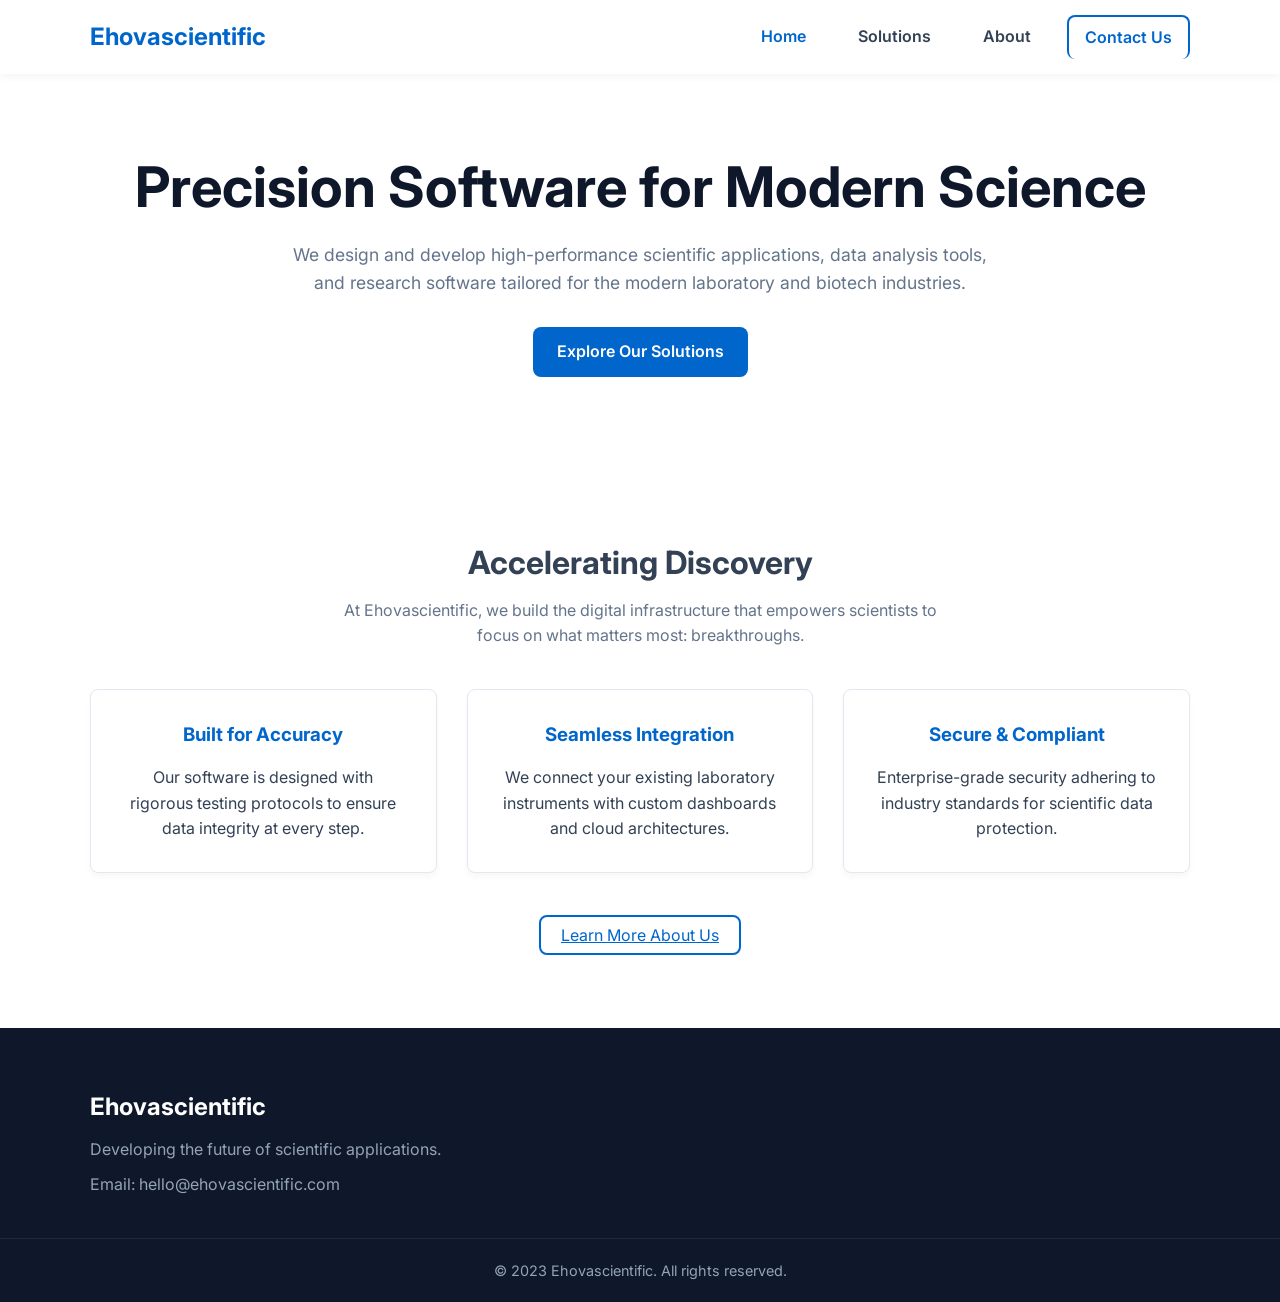
==== index.html @ 8182715b "init" ====
<!DOCTYPE html>
<html lang="en">
<head>
    <meta charset="UTF-8">
    <meta name="viewport" content="width=device-width, initial-scale=1.0">
    <title>Ehovascientific | Scientific Software Solutions</title>
    <link rel="preconnect" href="https://fonts.googleapis.com">
    <link rel="preconnect" href="https://fonts.gstatic.com" crossorigin>
    <link href="https://fonts.googleapis.com/css2?family=Inter:wght@300;400;600;700&display=swap" rel="stylesheet">
    <link rel="stylesheet" href="style.css">
</head>
<body>

    <!-- HEADER & NAVIGATION -->
    <header class="site-header">
        <div class="container nav-container">
            <a href="index.html" class="logo" style="text-decoration: none;">Ehovascientific</a>
            
            <button class="mobile-menu-toggle" id="menu-btn">☰</button>
            
            <!-- Notice the links now point to actual .html files -->
            <nav class="main-nav" id="main-nav">
                <a href="index.html" style="color: var(--primary-color);">Home</a>
                <a href="solutions.html">Solutions</a>
                <a href="about.html">About</a>
                <a href="contact.html" class="btn-outline">Contact Us</a>
            </nav>
        </div>
    </header>

    <!-- HERO SECTION -->
    <section class="hero">
        <div class="container">
            <h1>Precision Software for Modern Science</h1>
            <p>We design and develop high-performance scientific applications, data analysis tools, and research software tailored for the modern laboratory and biotech industries.</p>
            <a href="solutions.html" class="btn-primary">Explore Our Solutions</a>
        </div>
    </section>

    <!-- BRIEF INTRO SECTION -->
    <section class="solutions" style="background-color: var(--white);">
        <div class="container">
            <h2>Accelerating Discovery</h2>
            <p class="section-subtitle" style="max-width: 600px; margin: 0 auto 40px;">At Ehovascientific, we build the digital infrastructure that empowers scientists to focus on what matters most: breakthroughs.</p>
            
            <div class="grid-3">
                <div class="card">
                    <h3>Built for Accuracy</h3>
                    <p>Our software is designed with rigorous testing protocols to ensure data integrity at every step.</p>
                </div>
                <div class="card">
                    <h3>Seamless Integration</h3>
                    <p>We connect your existing laboratory instruments with custom dashboards and cloud architectures.</p>
                </div>
                <div class="card">
                    <h3>Secure & Compliant</h3>
                    <p>Enterprise-grade security adhering to industry standards for scientific data protection.</p>
                </div>
            </div>
            
            <div style="margin-top: 50px;">
                <a href="about.html" class="btn-outline">Learn More About Us</a>
            </div>
        </div>
    </section>

    <!-- FOOTER -->
    <footer class="site-footer">
        <div class="container footer-content">
            <div class="footer-info">
                <h2>Ehovascientific</h2>
                <p>Developing the future of scientific applications.</p>
                <p>Email: hello@ehovascientific.com</p>
            </div>
        </div>
        <div class="footer-bottom">
            <p>&copy; 2023 Ehovascientific. All rights reserved.</p>
        </div>
    </footer>

    <script src="script.js"></script>
</body>
</html>
---- style.css ----
/* =========================================
   1. CSS VARIABLES (Our Color Palette)
   ========================================= */
:root {
    --primary-color: #0066cc; /* Professional Scientific Blue */
    --primary-hover: #004c99;
    --text-dark: #334155; /* Slate Gray for text (softer than black) */
    --text-light: #64748b;
    --bg-light: #f8fafc; /* Very subtle cool gray/blue background */
    --white: #ffffff;
    --border-radius: 8px;
    --transition: all 0.3s ease;
}

/* =========================================
   2. BASE RESET & TYPOGRAPHY
   ========================================= */
* {
    margin: 0;
    padding: 0;
    box-sizing: border-box;
}

html {
    scroll-behavior: smooth;
}

body {
    font-family: 'Inter', sans-serif;
    color: var(--text-dark);
    background-color: var(--bg-light);
    line-height: 1.6;
}

/* Container to keep content centered and not too wide */
.container {
    width: 90%;
    max-width: 1100px;
    margin: 0 auto;
}

/* =========================================
   3. HEADER & NAVIGATION (Mobile Default)
   ========================================= */
.site-header {
    background-color: var(--white);
    box-shadow: 0 2px 10px rgba(0,0,0,0.05);
    position: sticky;
    top: 0;
    z-index: 100;
    padding: 15px 0;
}

.nav-container {
    display: flex;
    justify-content: space-between;
    align-items: center;
}

.logo {
    font-size: 1.5rem;
    font-weight: 700;
    color: var(--primary-color);
}

/* Mobile Menu Button */
.mobile-menu-toggle {
    background: none;
    border: none;
    font-size: 1.8rem;
    color: var(--text-dark);
    cursor: pointer;
}

/* Hide navigation links on mobile by default */
.main-nav {
    display: none; 
    flex-direction: column;
    position: absolute;
    top: 100%;
    left: 0;
    width: 100%;
    background-color: var(--white);
    padding: 20px;
    box-shadow: 0 4px 6px rgba(0,0,0,0.05);
}

/* We will add this class using JavaScript in Step 4 */
.main-nav.active {
    display: flex;
}

.main-nav a {
    text-decoration: none;
    color: var(--text-dark);
    font-weight: 600;
    padding: 10px 0;
    border-bottom: 1px solid #e2e8f0;
}

/* =========================================
   4. BUTTONS
   ========================================= */
.btn-primary {
    display: inline-block;
    background-color: var(--primary-color);
    color: var(--white);
    padding: 12px 24px;
    text-decoration: none;
    border-radius: var(--border-radius);
    font-weight: 600;
    transition: var(--transition);
}

.btn-primary:hover {
    background-color: var(--primary-hover);
}

.btn-outline {
    border: 2px solid var(--primary-color);
    color: var(--primary-color) !important; /* Force color on mobile nav */
    border-radius: var(--border-radius);
    text-align: center;
}

/* =========================================
   5. HERO SECTION
   ========================================= */
.hero {
    padding: 80px 0;
    text-align: center;
    background-color: var(--white);
}

.hero h1 {
    font-size: 2.5rem;
    line-height: 1.2;
    margin-bottom: 20px;
    color: #0f172a; /* Darker slate for headings */
}

.hero p {
    font-size: 1.1rem;
    color: var(--text-light);
    margin-bottom: 30px;
}

/* =========================================
   6. SOLUTIONS / CAPABILITIES SECTION
   ========================================= */
.solutions {
    padding: 80px 0;
    text-align: center;
}

.solutions h2 {
    font-size: 2rem;
    margin-bottom: 10px;
}

.section-subtitle {
    color: var(--text-light);
    margin-bottom: 40px;
}

/* CSS Grid for Mobile (1 column) */
.grid-3 {
    display: grid;
    grid-template-columns: 1fr;
    gap: 30px;
}

.card {
    background: var(--white);
    padding: 30px;
    border-radius: var(--border-radius);
    box-shadow: 0 4px 6px rgba(0,0,0,0.03);
    transition: var(--transition);
    border: 1px solid #e2e8f0;
}

.card:hover {
    transform: translateY(-5px);
    box-shadow: 0 10px 15px rgba(0,0,0,0.05);
}

.card h3 {
    color: var(--primary-color);
    margin-bottom: 15px;
}

/* =========================================
   7. FOOTER
   ========================================= */
.site-footer {
    background-color: #0f172a; /* Very dark blue/gray */
    color: var(--white);
    padding: 60px 0 20px;
}

.footer-info p {
    color: #94a3b8;
    margin-top: 10px;
}

.footer-bottom {
    text-align: center;
    margin-top: 40px;
    padding-top: 20px;
    border-top: 1px solid #1e293b;
    color: #94a3b8;
    font-size: 0.9rem;
}

/* =========================================
   8. MEDIA QUERIES (Desktop & Tablet)
   ========================================= */
@media (min-width: 768px) {
    /* Change Hero text size for desktop */
    .hero h1 {
        font-size: 3.5rem;
    }
    
    .hero p {
        max-width: 700px;
        margin: 0 auto 30px;
    }

    /* Change Grid to 3 columns side-by-side */
    .grid-3 {
        grid-template-columns: repeat(3, 1fr);
    }

    /* Fix Navigation for Desktop */
    .mobile-menu-toggle {
        display: none; /* Hide hamburger menu */
    }

    .main-nav {
        display: flex; /* Show links side-by-side */
        flex-direction: row;
        position: static;
        width: auto;
        background: none;
        padding: 0;
        box-shadow: none;
        align-items: center;
        gap: 20px;
    }

    .main-nav a {
        border-bottom: none;
        padding: 8px 16px;
    }

    .btn-outline {
        padding: 8px 20px;
    }
}
/* =========================================
   9. INNER PAGES & FORMS
   ========================================= */
.page-header {
    background-color: #f1f5f9;
    padding: 60px 0;
    text-align: center;
    border-bottom: 1px solid #e2e8f0;
}

.page-header h1 {
    font-size: 2.5rem;
    color: #0f172a;
    margin-bottom: 10px;
}

.page-header p {
    color: var(--text-light);
    font-size: 1.1rem;
}

.contact-form {
    background: var(--white);
    padding: 40px;
    border-radius: var(--border-radius);
    box-shadow: 0 4px 15px rgba(0,0,0,0.05);
    border: 1px solid #e2e8f0;
}

.form-group {
    margin-bottom: 20px;
}

.form-group label {
    display: block;
    margin-bottom: 8px;
    font-weight: 600;
    color: var(--text-dark);
}

.form-group input, 
.form-group textarea {
    width: 100%;
    padding: 12px;
    border: 1px solid #cbd5e1;
    border-radius: 4px;
    font-family: 'Inter', sans-serif;
    font-size: 1rem;
    transition: var(--transition);
}

.form-group input:focus, 
.form-group textarea:focus {
    outline: none;
    border-color: var(--primary-color);
    box-shadow: 0 0 0 3px rgba(0, 102, 204, 0.1);
}
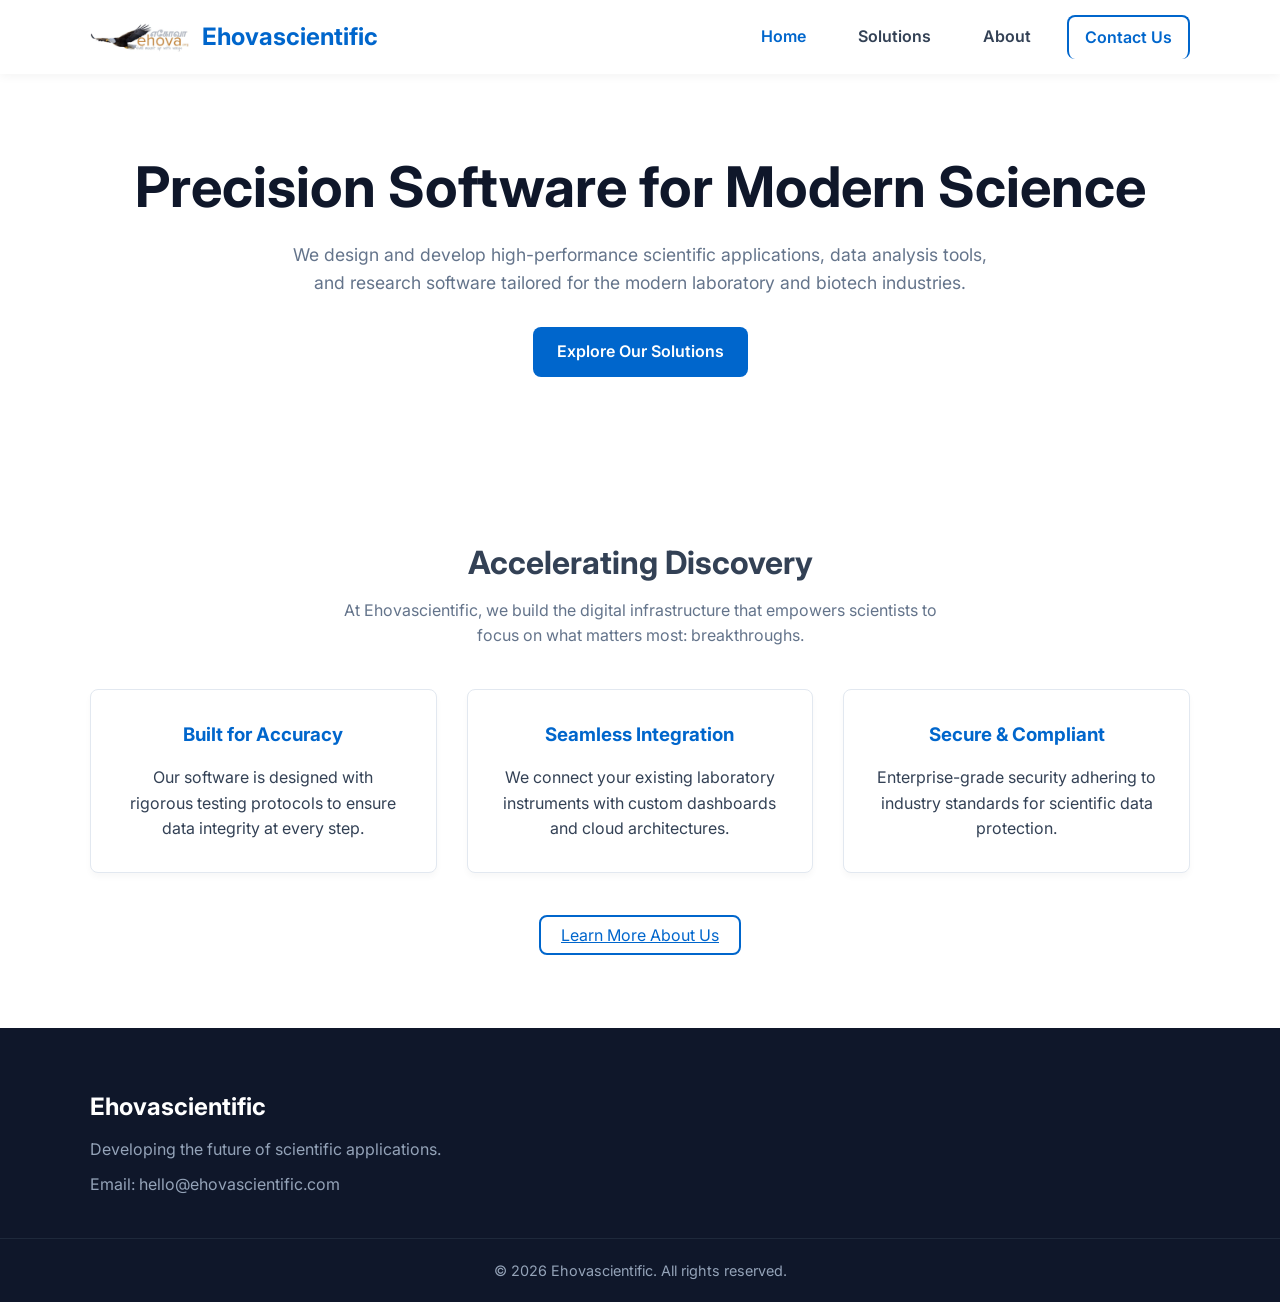
==== commit 9af9f45d: "updated" ====
--- a/index.html
+++ b/index.html
@@ -14,7 +14,11 @@
     <!-- HEADER & NAVIGATION -->
     <header class="site-header">
         <div class="container nav-container">
-            <a href="index.html" class="logo" style="text-decoration: none;">Ehovascientific</a>
+            <!-- LOGO AND TEXT TOGETHER -->
+            <a href="index.html" class="logo brand-wrap">
+                <img src="assets/logo.png" alt="Ehovascientific Logo" class="site-logo">
+                <span class="brand-text">Ehovascientific</span>
+            </a>
             
             <button class="mobile-menu-toggle" id="menu-btn">☰</button>
             
@@ -74,8 +78,8 @@
             </div>
         </div>
         <div class="footer-bottom">
-            <p>&copy; 2023 Ehovascientific. All rights reserved.</p>
-        </div>
+    <p>&copy; 2026 Ehovascientific. All rights reserved.</p>
+</div>
     </footer>
 
     <script src="script.js"></script>
--- a/style.css
+++ b/style.css
@@ -313,4 +313,25 @@
     outline: none;
     border-color: var(--primary-color);
     box-shadow: 0 0 0 3px rgba(0, 102, 204, 0.1);
+}
+/* =========================================
+   10. CUSTOM LOGO & BRAND SIZING
+   ========================================= */
+.brand-wrap {
+    display: flex;
+    align-items: center;
+    gap: 12px; /* Space between the logo image and the text */
+    text-decoration: none;
+}
+
+.site-logo {
+    max-height: 40px; /* Keeps the logo image nicely sized */
+    width: auto;
+    display: block;
+}
+
+.brand-text {
+    font-size: 1.5rem;
+    font-weight: 700;
+    color: var(--primary-color);
 }
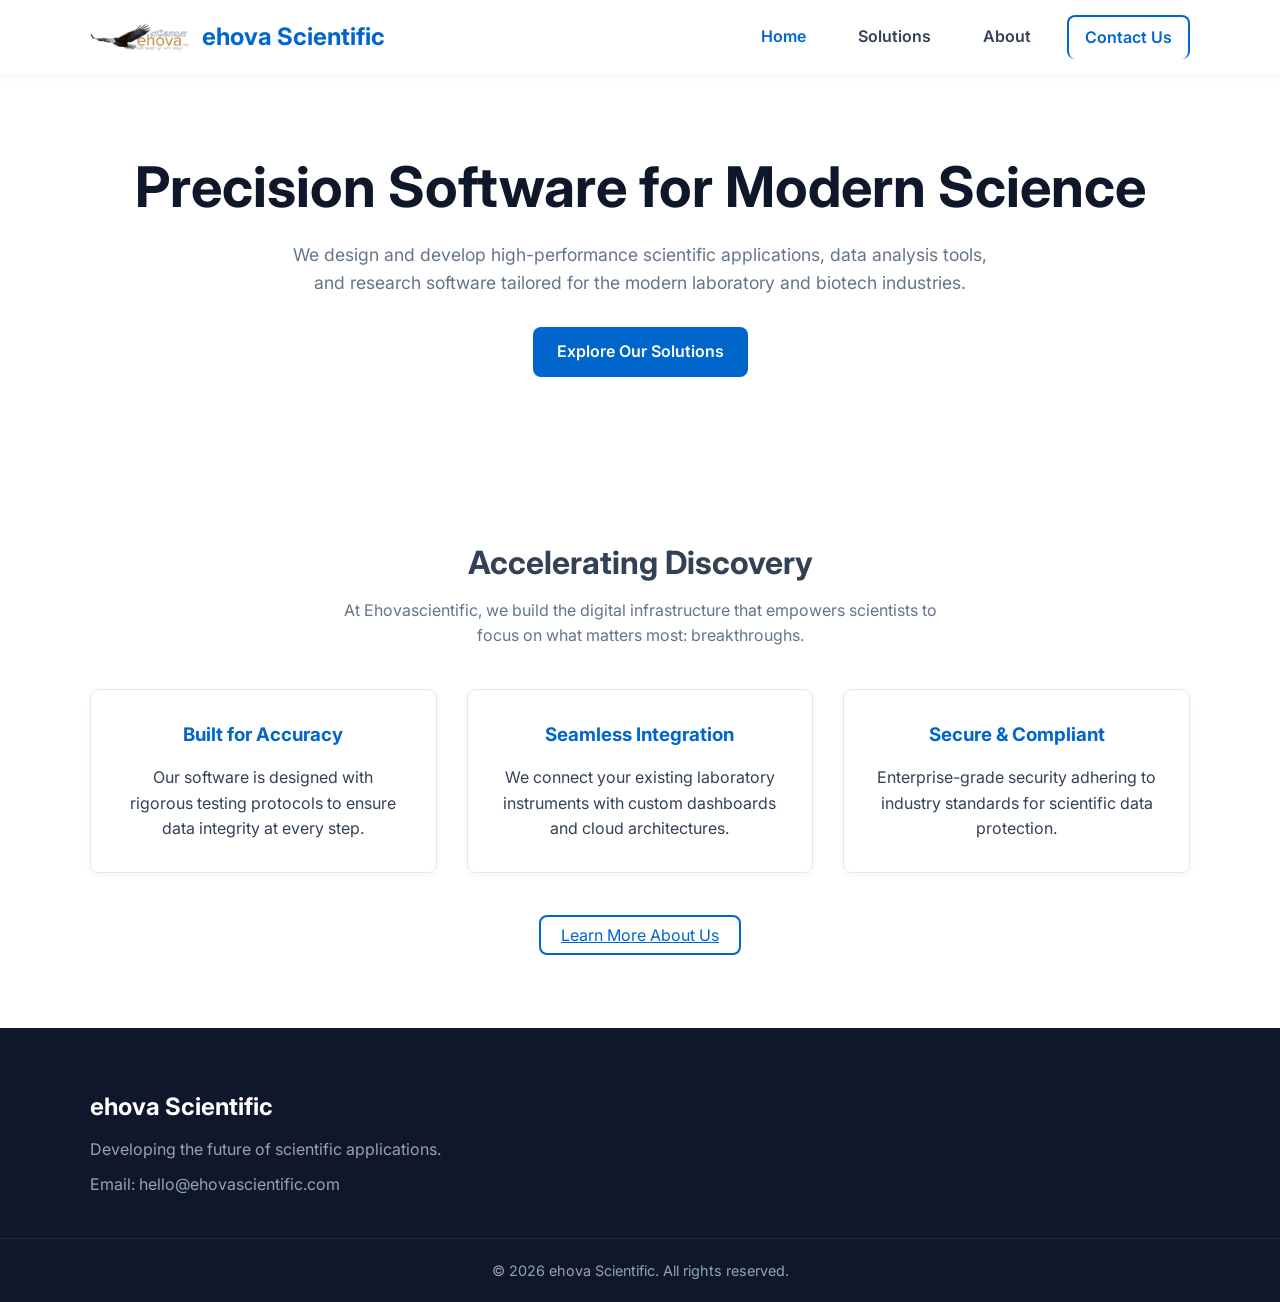
==== commit 6b6282e7: "ehova" ====
--- a/index.html
+++ b/index.html
@@ -3,7 +3,7 @@
 <head>
     <meta charset="UTF-8">
     <meta name="viewport" content="width=device-width, initial-scale=1.0">
-    <title>Ehovascientific | Scientific Software Solutions</title>
+    <title>ehova Scientific| Scientific Software Solutions</title>
     <link rel="preconnect" href="https://fonts.googleapis.com">
     <link rel="preconnect" href="https://fonts.gstatic.com" crossorigin>
     <link href="https://fonts.googleapis.com/css2?family=Inter:wght@300;400;600;700&display=swap" rel="stylesheet">
@@ -16,8 +16,8 @@
         <div class="container nav-container">
             <!-- LOGO AND TEXT TOGETHER -->
             <a href="index.html" class="logo brand-wrap">
-                <img src="assets/logo.png" alt="Ehovascientific Logo" class="site-logo">
-                <span class="brand-text">Ehovascientific</span>
+                <img src="assets/logo.png" alt="ehova ScientificLogo" class="site-logo">
+                <span class="brand-text">ehova Scientific</span>
             </a>
             
             <button class="mobile-menu-toggle" id="menu-btn">☰</button>
@@ -72,13 +72,13 @@
     <footer class="site-footer">
         <div class="container footer-content">
             <div class="footer-info">
-                <h2>Ehovascientific</h2>
+                <h2>ehova Scientific</h2>
                 <p>Developing the future of scientific applications.</p>
                 <p>Email: hello@ehovascientific.com</p>
             </div>
         </div>
         <div class="footer-bottom">
-    <p>&copy; 2026 Ehovascientific. All rights reserved.</p>
+    <p>&copy; 2026 ehova Scientific. All rights reserved.</p>
 </div>
     </footer>
 
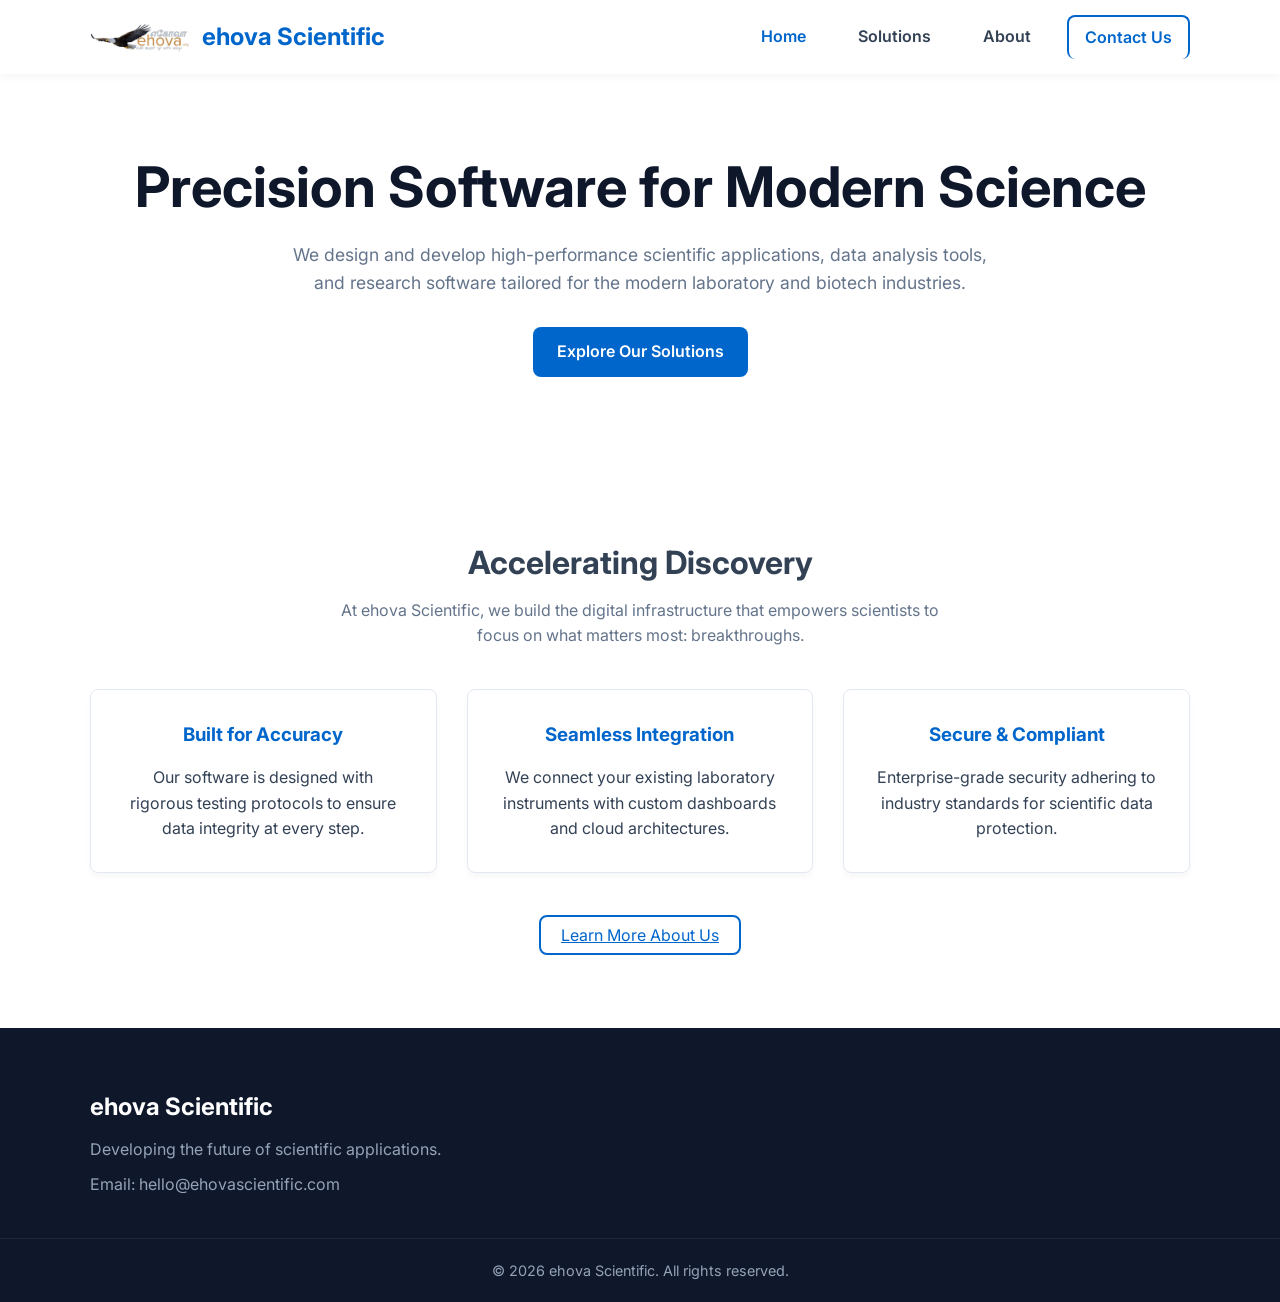
==== commit 05df93e2: "ehova Scientific" ====
--- a/index.html
+++ b/index.html
@@ -45,7 +45,7 @@
     <section class="solutions" style="background-color: var(--white);">
         <div class="container">
             <h2>Accelerating Discovery</h2>
-            <p class="section-subtitle" style="max-width: 600px; margin: 0 auto 40px;">At Ehovascientific, we build the digital infrastructure that empowers scientists to focus on what matters most: breakthroughs.</p>
+            <p class="section-subtitle" style="max-width: 600px; margin: 0 auto 40px;">At ehova Scientific, we build the digital infrastructure that empowers scientists to focus on what matters most: breakthroughs.</p>
             
             <div class="grid-3">
                 <div class="card">
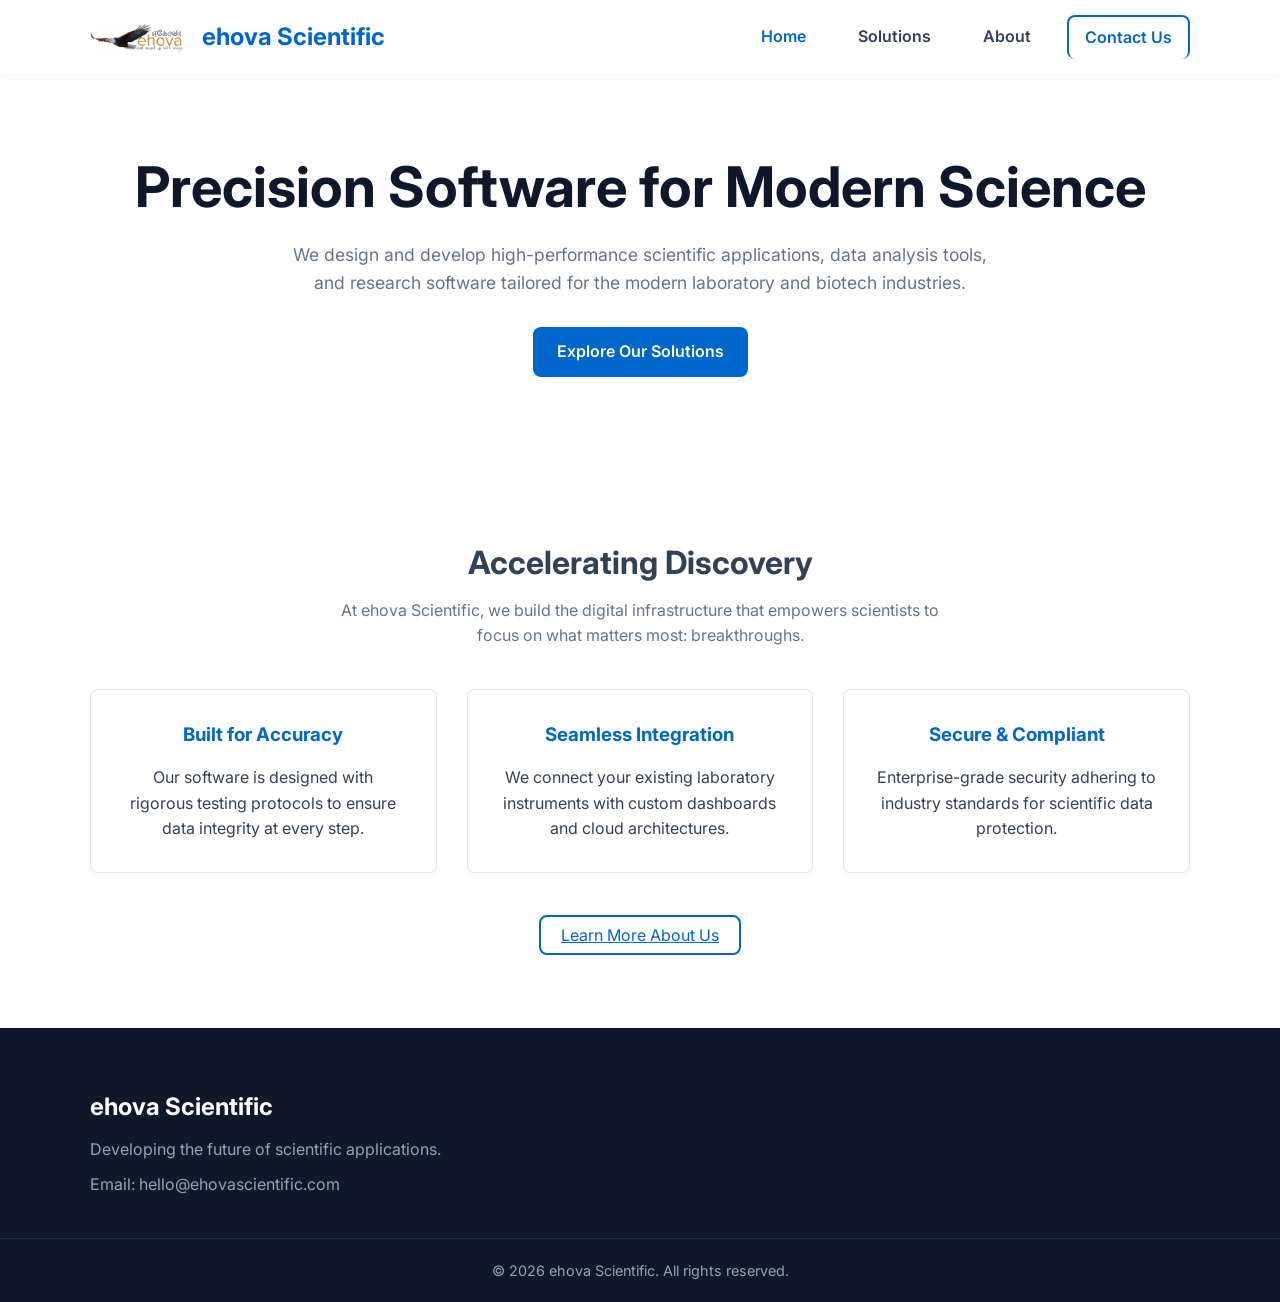
==== commit 5b24da4e: "meta" ====
--- a/index.html
+++ b/index.html
@@ -3,6 +3,7 @@
 <head>
     <meta charset="UTF-8">
     <meta name="viewport" content="width=device-width, initial-scale=1.0">
+    <meta name="google-site-verification" content="Yqs0eOiLHo0XWFYiDbL6ycUZcQLbNDsxNE6AdprWmc0" />
     <title>ehova Scientific| Scientific Software Solutions</title>
     <link rel="preconnect" href="https://fonts.googleapis.com">
     <link rel="preconnect" href="https://fonts.gstatic.com" crossorigin>
--- a/style.css
+++ b/style.css
@@ -334,4 +334,26 @@
     font-size: 1.5rem;
     font-weight: 700;
     color: var(--primary-color);
+}
+/* =========================================
+   11. MOBILE HEADER ADJUSTMENTS
+   ========================================= */
+@media (max-width: 767px) {
+    .nav-container {
+        justify-content: flex-start; /* Aligns hamburger and logo together on the left */
+        gap: 15px; /* Space between the hamburger icon and your logo */
+    }
+
+    .mobile-menu-toggle {
+        order: -1; /* Forces the hamburger button to be first (far left) */
+    }
+
+    .brand-text {
+        font-size: 1.15rem; /* Slightly smaller on phones so everything fits nicely */
+        white-space: nowrap; /* Keeps "ehova Scientific" on one single line */
+    }
+
+    .site-logo {
+        max-height: 32px; /* Adjusts logo size slightly to fit mobile screens better */
+    }
 }
